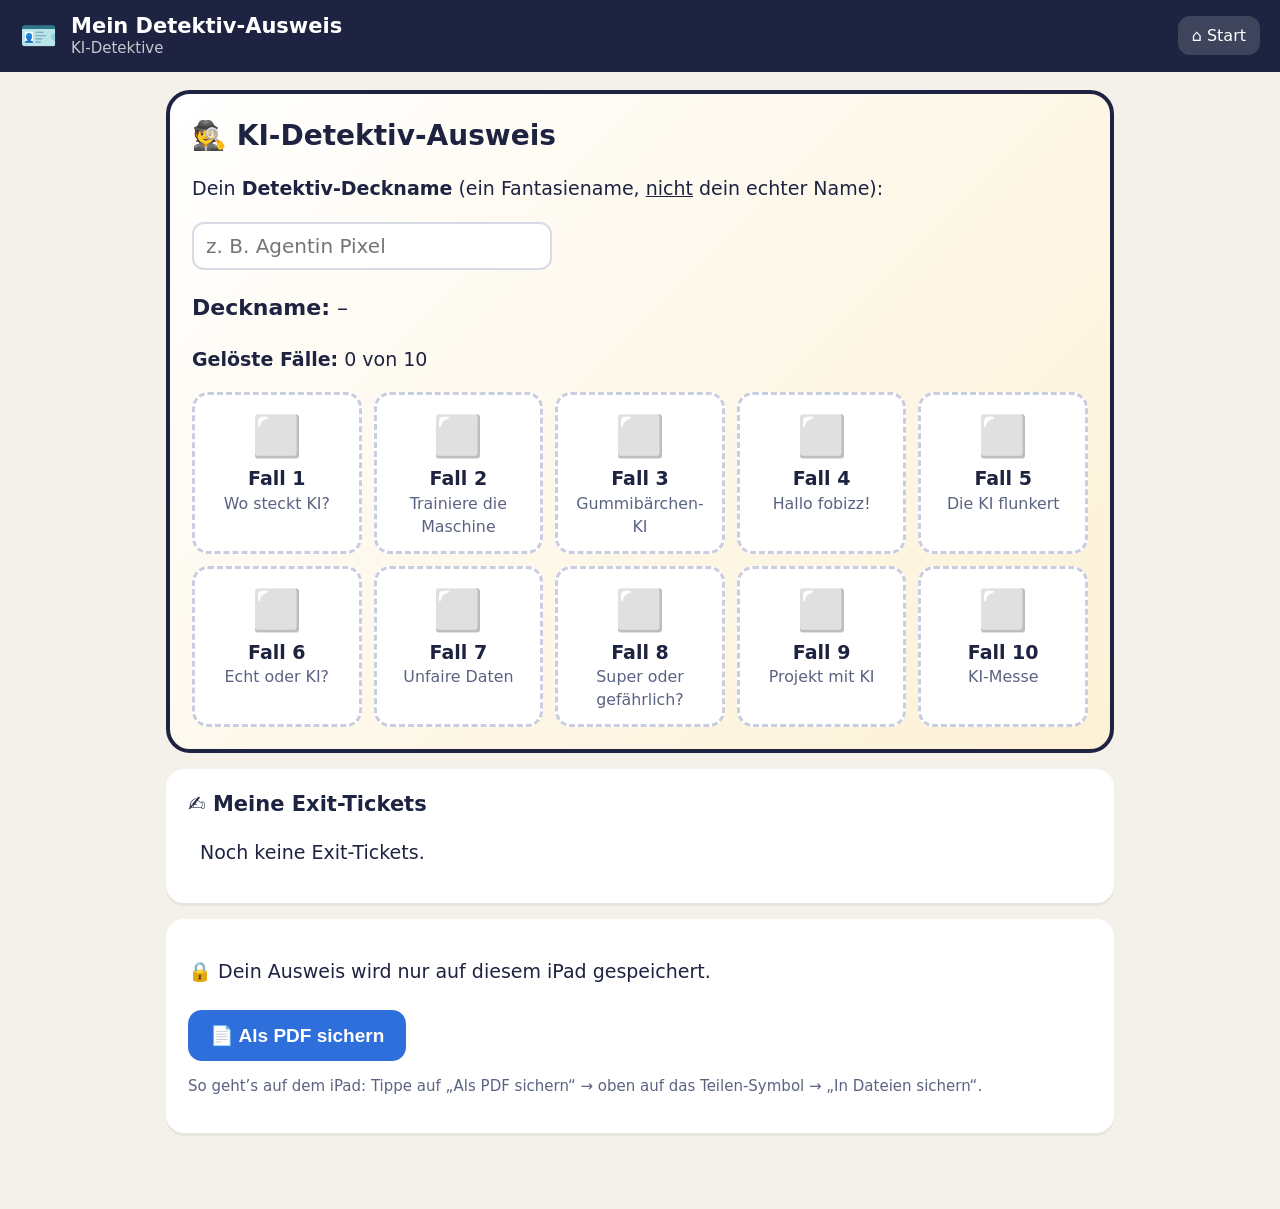
==== ausweis.html @ d9ddfc91 "Add files via upload" ====
<!DOCTYPE html>
<html lang="de">
<head>
<meta charset="utf-8">
<meta name="viewport" content="width=device-width, initial-scale=1">
<title>Mein KI-Detektiv-Ausweis</title>
<link rel="stylesheet" href="style.css">
<style>
  .pass{background:linear-gradient(135deg,#fff,#fdf1d6);border:4px solid var(--ink);border-radius:24px;padding:22px}
  .pass h2{margin:0;font-size:28px}
  .slots{display:grid;grid-template-columns:repeat(auto-fill,minmax(150px,1fr));gap:12px;margin-top:16px}
  .slot{border:3px dashed #c9cde0;border-radius:16px;padding:12px;text-align:center;min-height:120px;background:#fff}
  .slot.got{border:3px solid var(--red)}
  .slot .s{font-size:40px}
  .slot small{display:block;color:var(--muted)}
  input{font-size:20px;padding:10px 12px;border-radius:12px;border:2px solid #d8dbe6;width:100%;max-width:360px;font-family:inherit}
  .notes p{background:#fff;border-radius:12px;padding:10px 12px;margin:6px 0}
</style>
</head>
<body>
<header class="top">
  <div class="logo">🪪</div>
  <h1>Mein Detektiv-Ausweis<small>KI-Detektive</small></h1>
  <a class="home" href="index.html">⌂ Start</a>
</header>
<main>
  <div class="pass">
    <h2>🕵️ KI-Detektiv-Ausweis</h2>
    <p class="noprint">Dein <b>Detektiv-Deckname</b> (ein Fantasiename, <u>nicht</u> dein echter Name):</p>
    <input id="nick" class="noprint" maxlength="30" placeholder="z. B. Agentin Pixel">
    <p style="font-size:22px"><b>Deckname:</b> <span id="nickShow">–</span></p>
    <p><b>Gelöste Fälle:</b> <span id="count">0</span> von 10</p>
    <div class="slots" id="slots"></div>
  </div>
  <div class="card notes" style="margin-top:16px">
    <h3>✍️ Meine Exit-Tickets</h3>
    <div id="notes"></div>
  </div>
  <div class="card noprint">
    <p>🔒 Dein Ausweis wird nur auf diesem iPad gespeichert.</p>
    <button class="btn" onclick="window.print()">📄 Als PDF sichern</button>
    <p style="font-size:15px;color:#5b6382">So geht’s auf dem iPad: Tippe auf „Als PDF sichern“ → oben auf das Teilen-Symbol → „In Dateien sichern“.</p>
  </div>
</main>
<script src="common.js"></script>
<script>
const names=['Wo steckt KI?','Trainiere die Maschine','Gummibärchen-KI','Hallo fobizz!','Die KI flunkert','Echt oder KI?','Unfaire Daten','Super oder gefährlich?','Projekt mit KI','KI-Messe'];
const st=KI.stamps();
document.getElementById('slots').innerHTML=names.map((n,i)=>`<div class="slot ${st[i+1]?'got':''}">
  <div class="s">${st[i+1]?'🕵️':'⬜'}</div><b>Fall ${i+1}</b><small>${n}</small>${st[i+1]?`<small>✅ ${st[i+1]}</small>`:''}</div>`).join('');
document.getElementById('count').textContent=Object.keys(st).length;
const notes=document.getElementById('notes');
let any=false;
for(let w=1;w<=10;w++){const t=KI.get('exit_w'+w,'');if(t){any=true;const p=document.createElement('p');p.innerHTML=`<b>Woche ${w}:</b> `;p.appendChild(document.createTextNode(t));notes.appendChild(p);}}
if(!any)notes.innerHTML='<p>Noch keine Exit-Tickets.</p>';
const nick=document.getElementById('nick'),show=document.getElementById('nickShow');
nick.value=KI.get('kiNick','');show.textContent=nick.value||'–';
nick.oninput=()=>{KI.set('kiNick',nick.value);show.textContent=nick.value||'–';};
</script>
</body>
</html>
---- style.css ----
:root{
  --ink:#1d2340; --muted:#5b6382; --bg:#f4f1ea; --card:#ffffff;
  --blue:#2f6fdb; --blue-l:#e3ecfc; --green:#1f9d6b; --green-l:#ddf4ea;
  --red:#d9473f; --red-l:#fbe3e1; --yellow:#f4b740; --yellow-l:#fdf1d6;
  --purple:#7a4fd6; --purple-l:#ece4fb; --radius:18px;
}
*{box-sizing:border-box}
html{-webkit-text-size-adjust:100%}
body{margin:0;font-family:-apple-system,"SF Pro Rounded",system-ui,"Segoe UI",Roboto,sans-serif;
  background:var(--bg);color:var(--ink);font-size:19px;line-height:1.45}
a{color:var(--blue)}
header.top{background:var(--ink);color:#fff;padding:14px 20px;display:flex;align-items:center;gap:14px;flex-wrap:wrap;position:sticky;top:0;z-index:10}
header.top .logo{font-size:30px}
header.top h1{font-size:21px;margin:0;flex:1;min-width:200px;line-height:1.2}
header.top h1 small{display:block;font-weight:400;opacity:.75;font-size:15px}
header.top a.home{color:#fff;text-decoration:none;background:rgba(255,255,255,.15);padding:8px 14px;border-radius:12px;font-size:16px}
.niveau{display:flex;gap:6px;align-items:center}
.niveau span{font-size:14px;opacity:.8;margin-right:2px}
.niveau button{border:2px solid rgba(255,255,255,.4);background:transparent;color:#fff;border-radius:12px;padding:6px 10px;font-size:16px;min-width:52px;cursor:pointer}
.niveau button.on{background:var(--yellow);border-color:var(--yellow);color:var(--ink);font-weight:700}
main{max-width:980px;margin:0 auto;padding:18px 16px 60px}
nav.steps{display:flex;gap:8px;margin:4px 0 18px;flex-wrap:wrap}
nav.steps button{flex:1;min-width:150px;border:none;border-radius:14px;padding:12px 10px;background:#fff;color:var(--ink);font-size:16px;font-weight:600;cursor:pointer;box-shadow:0 2px 0 rgba(0,0,0,.06)}
nav.steps button.on{background:var(--blue);color:#fff}
nav.steps button.done::after{content:" ✓"}
.card{background:var(--card);border-radius:var(--radius);padding:20px 22px;margin-bottom:16px;box-shadow:0 3px 0 rgba(0,0,0,.05)}
.card h2{margin:0 0 8px;font-size:24px}
.card h3{margin:0 0 10px;font-size:21px}
.center{text-align:center}
.big{font-size:64px;line-height:1.1}
.hint{background:var(--yellow-l);border-left:6px solid var(--yellow);padding:12px 14px;border-radius:12px;margin:12px 0}
.info{background:var(--blue-l);border-left:6px solid var(--blue);padding:12px 14px;border-radius:12px;margin:12px 0}
.task{background:var(--purple-l);border-left:6px solid var(--purple);padding:12px 14px;border-radius:12px;margin:12px 0}
.task ol{margin:6px 0 0;padding-left:24px}
.wordbank{display:flex;flex-wrap:wrap;gap:8px;margin-top:6px}
.wordbank b{background:#fff;border-radius:10px;padding:4px 10px;font-weight:600}
.btn{display:inline-block;border:none;border-radius:14px;padding:14px 22px;font-size:19px;font-weight:700;cursor:pointer;background:var(--blue);color:#fff;text-decoration:none;margin:6px 6px 0 0}
.btn.green{background:var(--green)} .btn.red{background:var(--red)} .btn.gray{background:#d8dbe6;color:var(--ink)}
.btn.yellow{background:var(--yellow);color:var(--ink)}
.btn:disabled{opacity:.4;cursor:default}
.qcount{color:var(--muted);font-size:15px;margin-bottom:4px}
.answers{display:grid;gap:10px;margin:10px 0}
.answer{text-align:left;border:3px solid #e2e5ef;background:#fff;border-radius:14px;padding:14px 16px;font-size:19px;cursor:pointer;color:var(--ink)}
.answer.right{border-color:var(--green);background:var(--green-l)}
.answer.wrong{border-color:var(--red);background:var(--red-l)}
.answer:disabled{cursor:default}
.feedback{margin-top:8px;padding:12px 14px;border-radius:12px;background:#f6f7fb}
textarea{width:100%;min-height:110px;font-size:18px;border-radius:12px;border:2px solid #d8dbe6;padding:12px;font-family:inherit}
.stamp{display:inline-block;transform:rotate(-8deg);border:4px solid var(--red);color:var(--red);font-weight:800;border-radius:14px;padding:8px 16px;font-size:22px;letter-spacing:1px;animation:pop .5s ease}
@keyframes pop{0%{transform:scale(2) rotate(-8deg);opacity:0}100%{transform:scale(1) rotate(-8deg);opacity:1}}
.progress{height:12px;background:#e2e5ef;border-radius:8px;overflow:hidden;margin:6px 0 14px}
.progress div{height:100%;background:var(--green);transition:width .3s}
[hidden]{display:none!important}
.grid{display:grid;grid-template-columns:repeat(auto-fill,minmax(150px,1fr));gap:12px}
.teacher{border:2px dashed var(--muted);background:#fbfbfd}
.teacher::before{content:"👩‍🏫 Für die Lernbegleitung";display:block;font-size:14px;color:var(--muted);font-weight:700;margin-bottom:6px}
@media print{header.top,nav.steps,.noprint{display:none!important} body{background:#fff}}
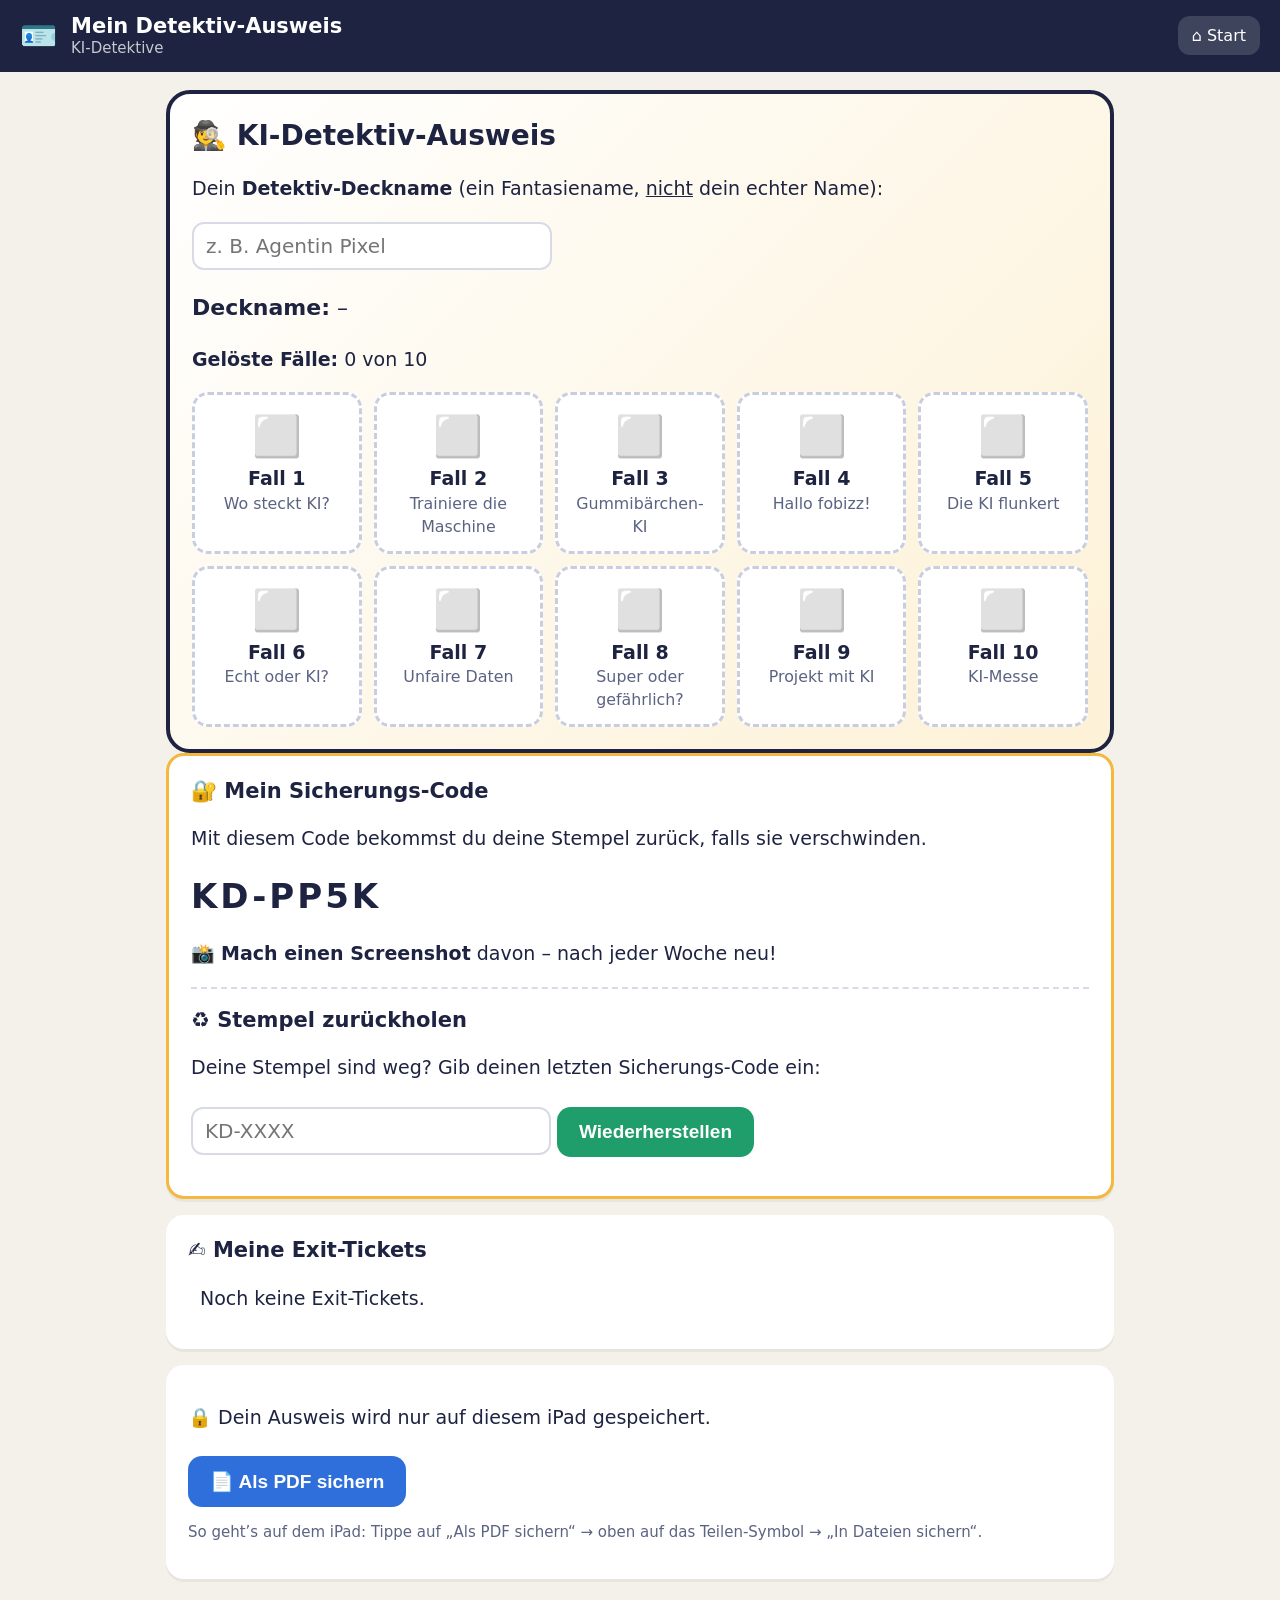
==== commit 5ffefc3e: "Add files via upload" ====
--- a/ausweis.html
+++ b/ausweis.html
@@ -4,6 +4,13 @@
 <meta charset="utf-8">
 <meta name="viewport" content="width=device-width, initial-scale=1">
 <title>Mein KI-Detektiv-Ausweis</title>
+<link rel="manifest" href="manifest.webmanifest">
+<link rel="apple-touch-icon" href="apple-touch-icon.png">
+<meta name="apple-mobile-web-app-capable" content="yes">
+<meta name="mobile-web-app-capable" content="yes">
+<meta name="apple-mobile-web-app-title" content="KI-Detektive">
+<meta name="apple-mobile-web-app-status-bar-style" content="default">
+<meta name="theme-color" content="#1d2340">
 <link rel="stylesheet" href="style.css">
 <style>
   .pass{background:linear-gradient(135deg,#fff,#fdf1d6);border:4px solid var(--ink);border-radius:24px;padding:22px}
@@ -32,6 +39,18 @@
     <p><b>Gelöste Fälle:</b> <span id="count">0</span> von 10</p>
     <div class="slots" id="slots"></div>
   </div>
+  <div class="card noprint" style="border:3px solid var(--yellow)">
+    <h3>🔐 Mein Sicherungs-Code</h3>
+    <p>Mit diesem Code bekommst du deine Stempel zurück, falls sie verschwinden.</p>
+    <p style="font-size:34px;font-weight:800;letter-spacing:3px;margin:6px 0" id="myCode">–</p>
+    <p>📸 <b>Mach einen Screenshot</b> davon – nach jeder Woche neu!</p>
+    <hr style="border:none;border-top:2px dashed #d8dbe6;margin:16px 0">
+    <h3>♻️ Stempel zurückholen</h3>
+    <p>Deine Stempel sind weg? Gib deinen letzten Sicherungs-Code ein:</p>
+    <input id="codeIn" maxlength="9" placeholder="KD-XXXX" autocapitalize="characters" autocomplete="off" style="text-transform:uppercase">
+    <button class="btn green" id="codeBtn">Wiederherstellen</button>
+    <p id="codeMsg"></p>
+  </div>
   <div class="card notes" style="margin-top:16px">
     <h3>✍️ Meine Exit-Tickets</h3>
     <div id="notes"></div>
@@ -45,10 +64,15 @@
 <script src="common.js"></script>
 <script>
 const names=['Wo steckt KI?','Trainiere die Maschine','Gummibärchen-KI','Hallo fobizz!','Die KI flunkert','Echt oder KI?','Unfaire Daten','Super oder gefährlich?','Projekt mit KI','KI-Messe'];
+function renderPass(){
 const st=KI.stamps();
 document.getElementById('slots').innerHTML=names.map((n,i)=>`<div class="slot ${st[i+1]?'got':''}">
   <div class="s">${st[i+1]?'🕵️':'⬜'}</div><b>Fall ${i+1}</b><small>${n}</small>${st[i+1]?`<small>✅ ${st[i+1]}</small>`:''}</div>`).join('');
 document.getElementById('count').textContent=Object.keys(st).length;
+document.getElementById('myCode').textContent=KI.stampsToCode();
+}
+renderPass();
+document.getElementById('codeBtn').onclick=()=>{const m=document.getElementById('codeMsg');const w=KI.restoreFromCode(document.getElementById('codeIn').value);if(!w){m.innerHTML='❌ Dieser Code stimmt nicht. Prüfe jeden Buchstaben genau.';return;}m.innerHTML='✅ Geschafft! Stempel für Woche '+(w.join(', ')||'–')+' sind wieder da.';renderPass();};
 const notes=document.getElementById('notes');
 let any=false;
 for(let w=1;w<=10;w++){const t=KI.get('exit_w'+w,'');if(t){any=true;const p=document.createElement('p');p.innerHTML=`<b>Woche ${w}:</b> `;p.appendChild(document.createTextNode(t));notes.appendChild(p);}}
